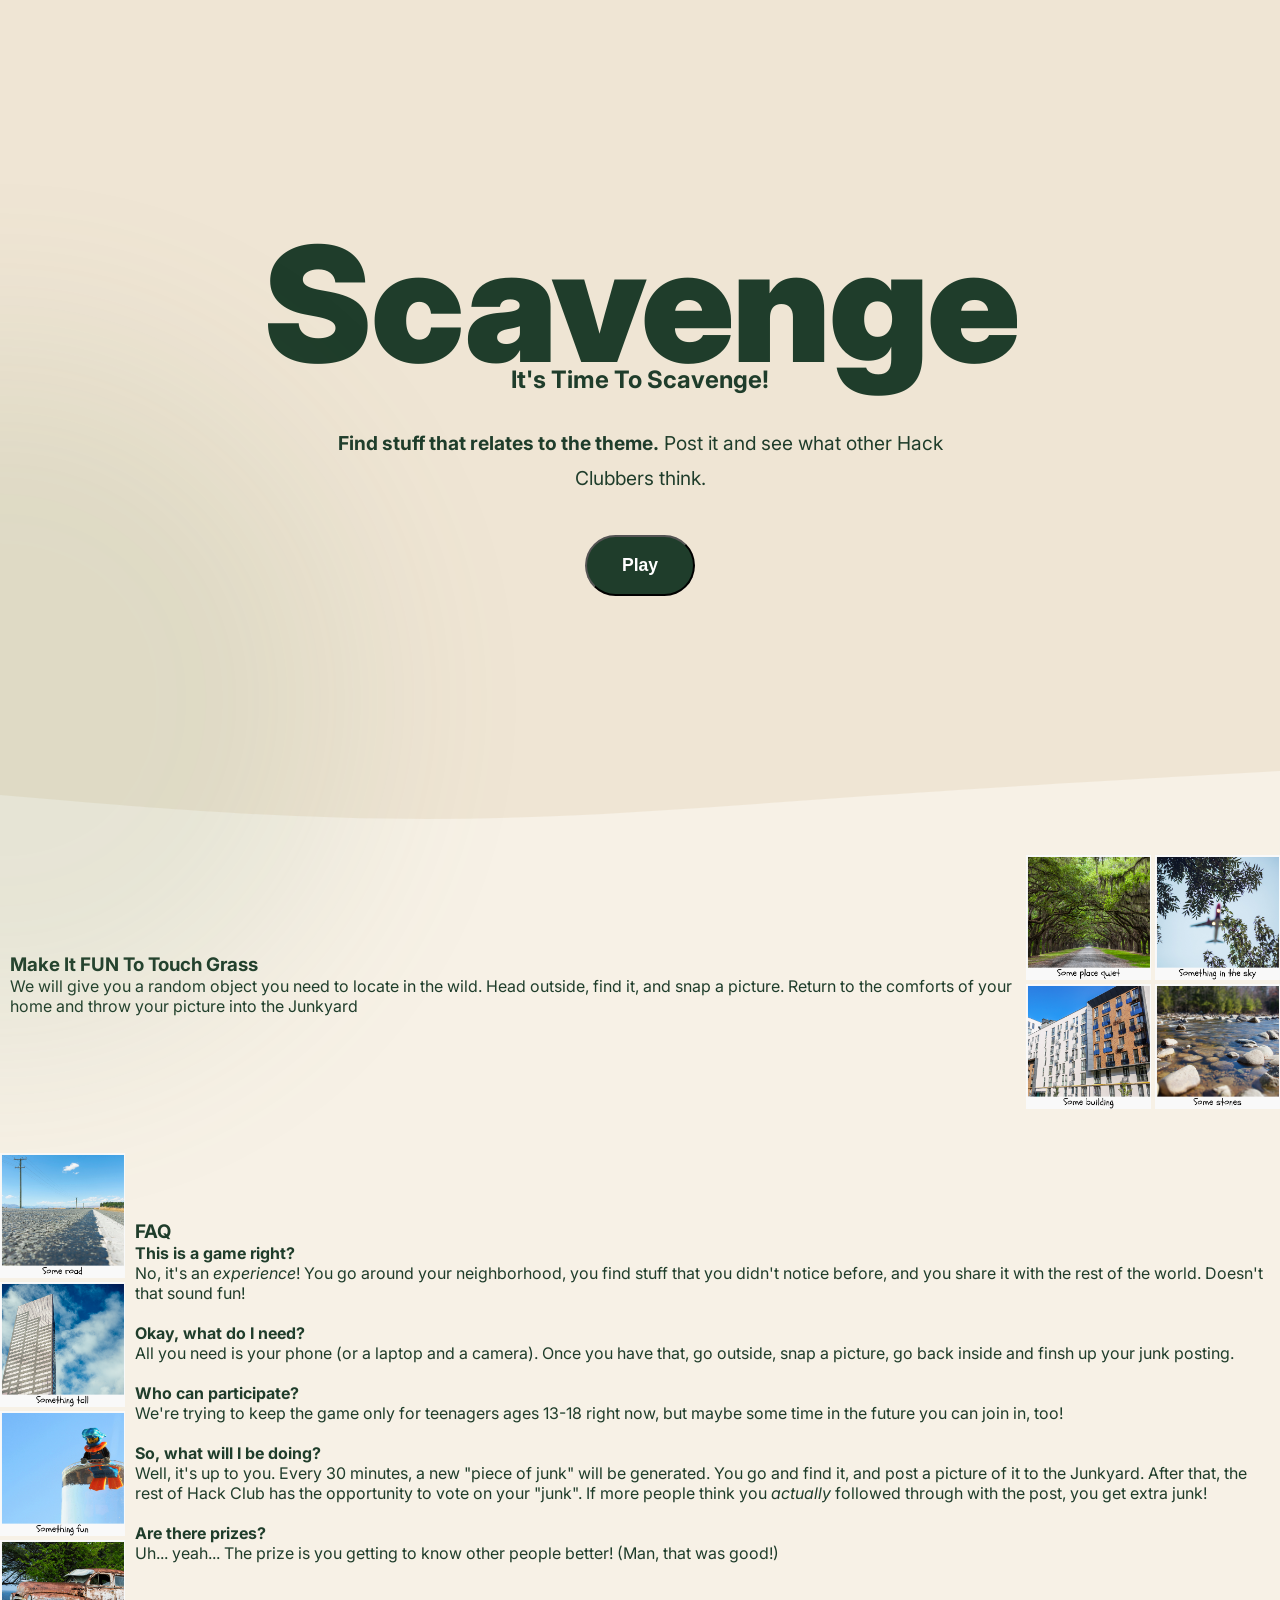
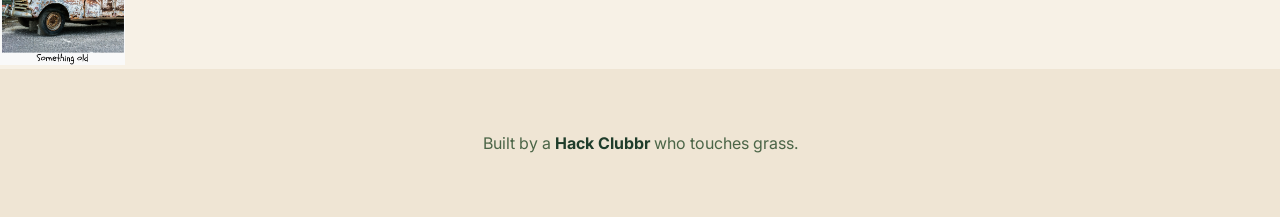
==== index.html @ 9b4bf5b3 "Commit 3" ====
<!DOCTYPE html>
<html>
    <head>
        <title>Scavenge</title>
        <meta name="description" content="Go on a scavenger hunt looking for objects around your area. When you find it, send it to the Junkyard.">
        <meta name="keywords" content="scavenger hunt, online scavenger hunt, fun games, puzzle, clues, interactive, fun">
        <meta name="viewport" content="width=device-width, initial-scale=1.0">
        <link rel="stylesheet" href="style.css">
        <link rel="preconnect" href="https://fonts.googleapis.com">
        <link href="https://fonts.googleapis.com/css2?family=Inter:wght@400;500;600;700;800;900&display=swap" rel="stylesheet">
    </head>
    <body>
        <div class="hero">
            <h1>Scavenge</h1>
            <br><br><br>
            <h2>It's Time To Scavenge!</h2>
            <p class="description"><strong>Find stuff that relates to the theme.</strong> Post it and see what other Hack Clubbers think.</p>
            <a href="junkyard.html">
                <button class="playButton">Play</button>
            </a>
        </div>

        <div class="divider">
            <svg viewBox = "0 0 1440 320" preserveAspectRatio = "none">
                <path fill = "#f7f1e6" d="M0, 160L80, 176C160, 192, 320, 224, 480, 224C640, 224, 800, 192, 960, 165.3C1120, 139, 1280, 117, 1360, 106.7L1440, 96L1440, 320L0, 320Z"></path>
            </svg>
        </div>

        <div class="information">
            <div class="informationText">
                <h3>Make It FUN To Touch Grass</h3>
                <p>We will give you a random object you need to locate in the wild. Head outside, find it, and snap a picture. Return to the comforts of your home and throw your picture into the Junkyard</p>
            </div>
            <div class="informationImg">
                <img id="image1" width="125px" src="FunPictures_Set1/1.png">
                <img id="image2" width="125px" src="FunPictures_Set1/4.png">
                <br>
                <img id="image3" width="125px" src="FunPictures_Set1/2.png">
                <img id="image4" width="125px" src="FunPictures_Set1/3.png">
            </div>
        </div>

        <div class="information">
            <div class="informationImg">
                <br><br>
                <img id="image3" width="125px" src="FunPictures_Set1/5.png">
                <br>
                <img id="image4" width="125px" src="FunPictures_Set1/6.png">
                <br>
                <img id="image4" width="125px" src="FunPictures_Set1/7.png">
                <br>
                <img id="image4" width="125px" src="FunPictures_Set1/8.png">
            </div>
            <div class="informationText">
                <h3>FAQ</h3>
                <h4>This is a game right?</h4>
                <p>No, it's an <em>experience</em>! You go around your neighborhood, you find stuff that you didn't notice before, and you share it with the rest of the world. Doesn't that sound fun!</p>
                <br>
                <h4>Okay, what do I need?</h4>
                <p>All you need is your phone (or a laptop and a camera). Once you have that, go outside, snap a picture, go back inside and finsh up your junk posting. </p>
                <br>
                <h4>Who can participate?</h4>
                <p>We're trying to keep the game only for teenagers ages 13-18 right now, but maybe some time in the future you can join in, too!</p>
                <br>
                <h4>So, what will I be doing?</h4>
                <p>Well, it's up to you. Every 30 minutes, a new "piece of junk" will be generated. You go and find it, and post a picture of it to the Junkyard. After that, the rest of Hack Club has the opportunity to vote on your "junk". If more people think you <em>actually</em> followed through with the post, you get extra junk!</p>
                <br>
                <h4>Are there prizes?</h4>
                <p>Uh... yeah... The prize is you getting to know other people better! (Man, that was good!)</p>
            </div>
        </div>
    </div>
    <footer>
        <h9>Built by a <strong>Hack Clubbr</strong> who touches grass.</h9>
    </footer>

    <script src="script.js"></script>
    </body>
</html>
---- style.css ----
:root {
    --bg: #efe5d4;
    --paper: #f7f1e6;
    --forest: #1f3d2b;
    --moss: #4b6547;
    --grass: #6d8c5c;
    --dirt: #8b6544;
    --lightdirt: #c19a72;
}

* {
    margin: 0;
    padding: 0;
    box-sizing: border-box;
}

html {
    scroll-behavior: smooth;
}

body {
    font-family: Inter, sans-serif;
    background-color: var(--bg);
    color: var(--forest);
}

body::before {
    content: "";
    position: fixed;
    font-family: Inter, sans-serif;
    width: 700px;
    height: 700px;
    background: var(--grass);
    border-radius: 50%;
    top: 350px;
    left: -350px;
    opacity: .12;
    filter: blur(100px);
    pointer-events: none;
}


.hero {
    min-height: 100vh;
    display: flex;
    flex-direction: column;
    align-items: center;
    justify-content: center;
    padding: 3rem 1.5rem;
    text-align: center;
}

.hero-inner {
    max-width: 900px;
}

h1 {
    font-size: clamp(5rem, 15vw, 10rem);
    line-height: .9px;
    font-weight: 900;
    letter-spacing: -2px;
}

.h2 {
    color: var(--moss);
}

.description {
    max-width: 650px;
    margin: 2rem;
    font-size: 1.2rem;
    line-height: 1.8;
    color: var(--forest);
}
.playButton {
    display: inline-block;
    margin-top: .5rem;
    background: var(--forest);
    color: white;
    text-decoration: none;
    font-weight: 800;
    padding: 1.1rem 2.2rem;
    border-radius: 999px;
    transition: .25s;
    font-size: 1.1rem;
    cursor: pointer;
}

button:hover {
    transform: translateY -3px;
}

.divider {
    width: 100%;
    height: 120px;
    overflow: hidden;
    margin-top: -165px;
}

.divider svg {
    width: 100%;
    height:100%;
    display: block;
}

.information {
    width: 100%;
    height: 100%;
    display: flex;
    background-color: var(--paper);
    text-align: left;
}

.informationText {
    flex: 1;
    display: flex;
    flex-direction: column;
    justify-content: center;
    align-items: left;
    padding: 10px;
}

.informnationImg {
    max-width: 100%;
    object-fit: cover;
}

footer {
    padding: 4rem 1rem;
    text-align: center;
    color: var(--moss);
}

footer strong {
    color: var(--forest);
}
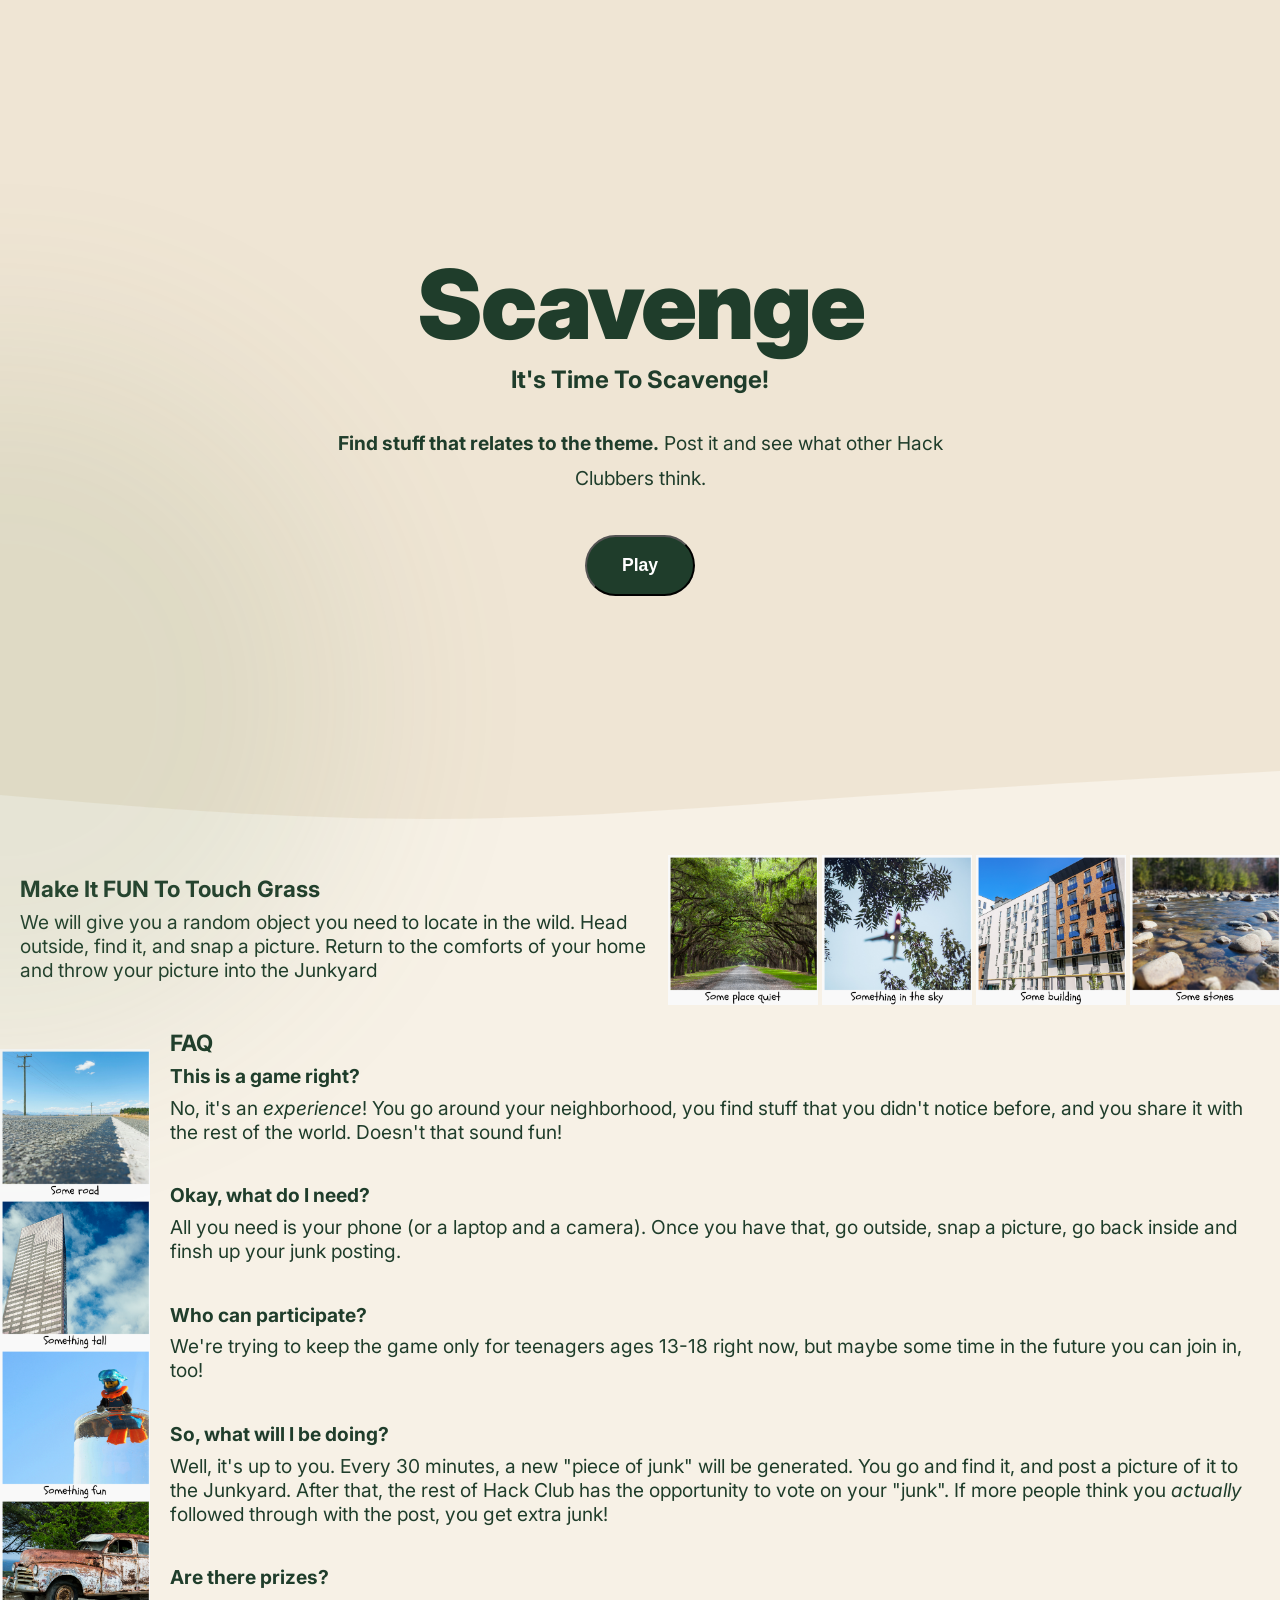
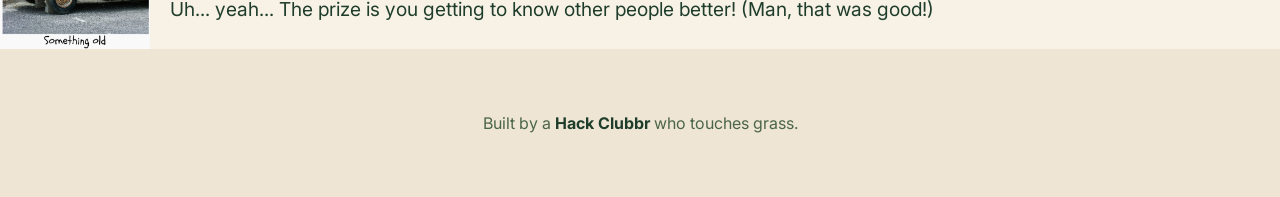
==== commit ce5a6dac: "Commit 4" ====
--- a/index.html
+++ b/index.html
@@ -32,24 +32,20 @@
                 <p>We will give you a random object you need to locate in the wild. Head outside, find it, and snap a picture. Return to the comforts of your home and throw your picture into the Junkyard</p>
             </div>
             <div class="informationImg">
-                <img id="image1" width="125px" src="FunPictures_Set1/1.png">
-                <img id="image2" width="125px" src="FunPictures_Set1/4.png">
-                <br>
-                <img id="image3" width="125px" src="FunPictures_Set1/2.png">
-                <img id="image4" width="125px" src="FunPictures_Set1/3.png">
+                <img id="image1" width="150px" src="FunPictures_Set1/1.png">
+                <img id="image2" width="150px" src="FunPictures_Set1/4.png">
+               <img id="image3" width="150px" src="FunPictures_Set1/2.png">
+                <img id="image4" width="150px" src="FunPictures_Set1/3.png">
             </div>
         </div>
 
         <div class="information">
-            <div class="informationImg">
-                <br><br>
-                <img id="image3" width="125px" src="FunPictures_Set1/5.png">
-                <br>
-                <img id="image4" width="125px" src="FunPictures_Set1/6.png">
-                <br>
-                <img id="image4" width="125px" src="FunPictures_Set1/7.png">
-                <br>
-                <img id="image4" width="125px" src="FunPictures_Set1/8.png">
+            <div class="informationIng">
+                <br> <br> 
+                <img id="image3" width="150px" src="FunPictures_Set1/5.png">
+                <img id="image4" width="150px" src="FunPictures_Set1/6.png">
+                <img id="image4" width="150px" src="FunPictures_Set1/7.png">
+                <img id="image4" width="150px" src="FunPictures_Set1/8.png">
             </div>
             <div class="informationText">
                 <h3>FAQ</h3>
--- a/style.css
+++ b/style.css
@@ -55,7 +55,7 @@
 }
 
 h1 {
-    font-size: clamp(5rem, 15vw, 10rem);
+    font-size: 6em;
     line-height: .9px;
     font-weight: 900;
     letter-spacing: -2px;
@@ -99,7 +99,7 @@
 
 .divider svg {
     width: 100%;
-    height:100%;
+    height: 100%;
     display: block;
 }
 
@@ -113,16 +113,16 @@
 
 .informationText {
     flex: 1;
-    display: flex;
+    display: grid;
     flex-direction: column;
     justify-content: center;
     align-items: left;
-    padding: 10px;
+    padding: 20px;
+    font-size: 1.2em;
 }
 
-.informnationImg {
-    max-width: 100%;
-    object-fit: cover;
+.informationIng {
+    display: grid;
 }
 
 footer {
